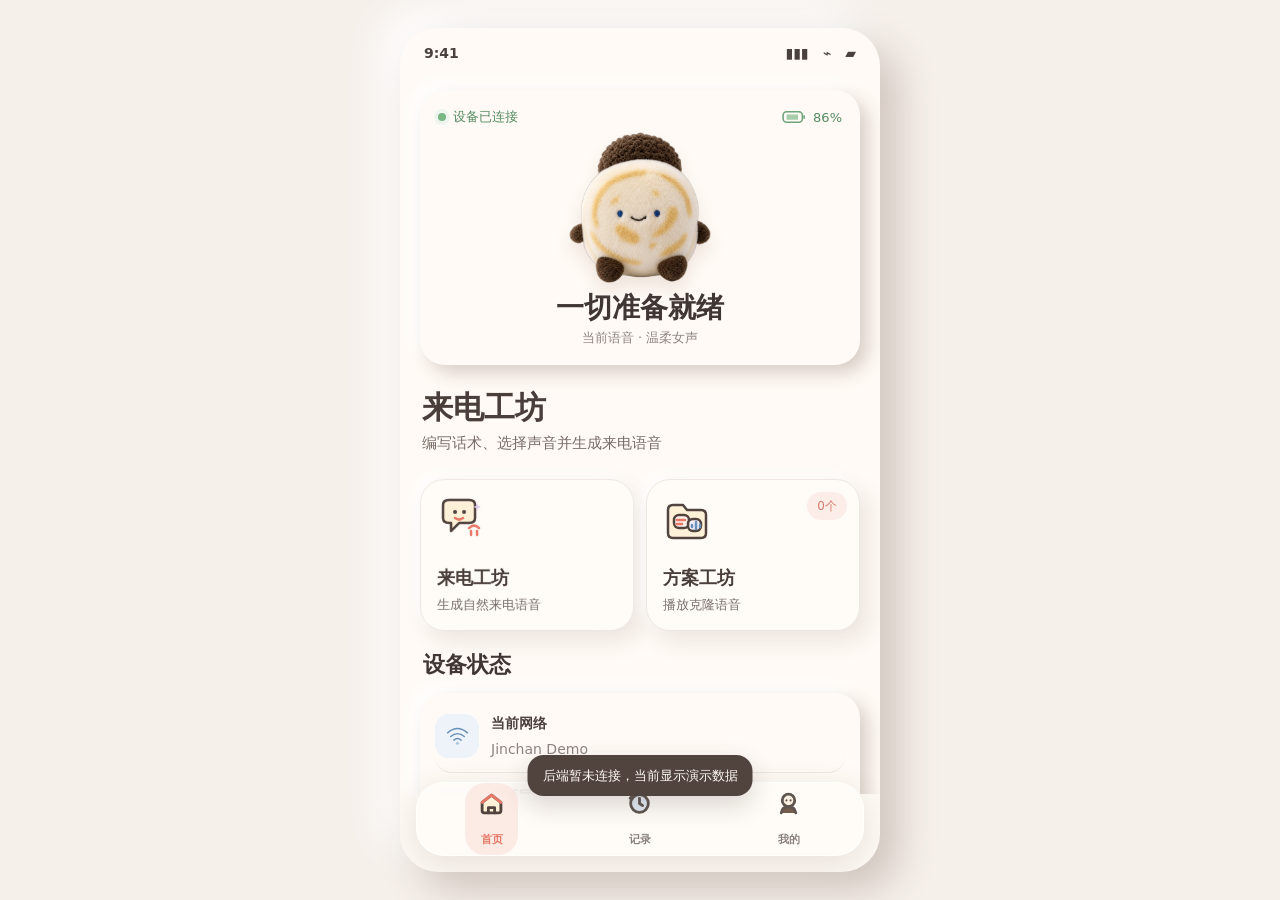
==== website/latest.html @ da8e2e14 "Initial commit: jinchan web + FastAPI backend (Render Blueprint ready)" ====
<!doctype html>
<html lang="zh-CN">
<head>
  <meta charset="utf-8">
  <meta name="viewport" content="width=device-width,initial-scale=1">
  <title>金婵最新网页</title>
  <style>html,body,iframe{width:100%;height:100%;margin:0;border:0;background:#f6f0eb}iframe{display:block}</style>
</head>
<body>
  <iframe id="prototype" src="JINCAN_Full_UI_Prototype.html" title="金婵最新网页"></iframe>
  <script>
    const frame = document.getElementById('prototype');
    let attempts = 0;
    function loadLatest() {
      const doc = frame.contentDocument;
      if (!doc || !doc.body) {
        if (attempts++ < 20) setTimeout(loadLatest, 100);
        return;
      }
      if (doc.getElementById('jinchan-backend-script')) return;
      const script = doc.createElement('script');
      script.id = 'jinchan-backend-script';
      script.src = 'backend.js?v=20260816-step-one-confirm';
      doc.body.appendChild(script);
    }
    frame.addEventListener('load', loadLatest);
    if (frame.contentDocument && frame.contentDocument.readyState === 'complete') loadLatest();
  </script>
</body>
</html>
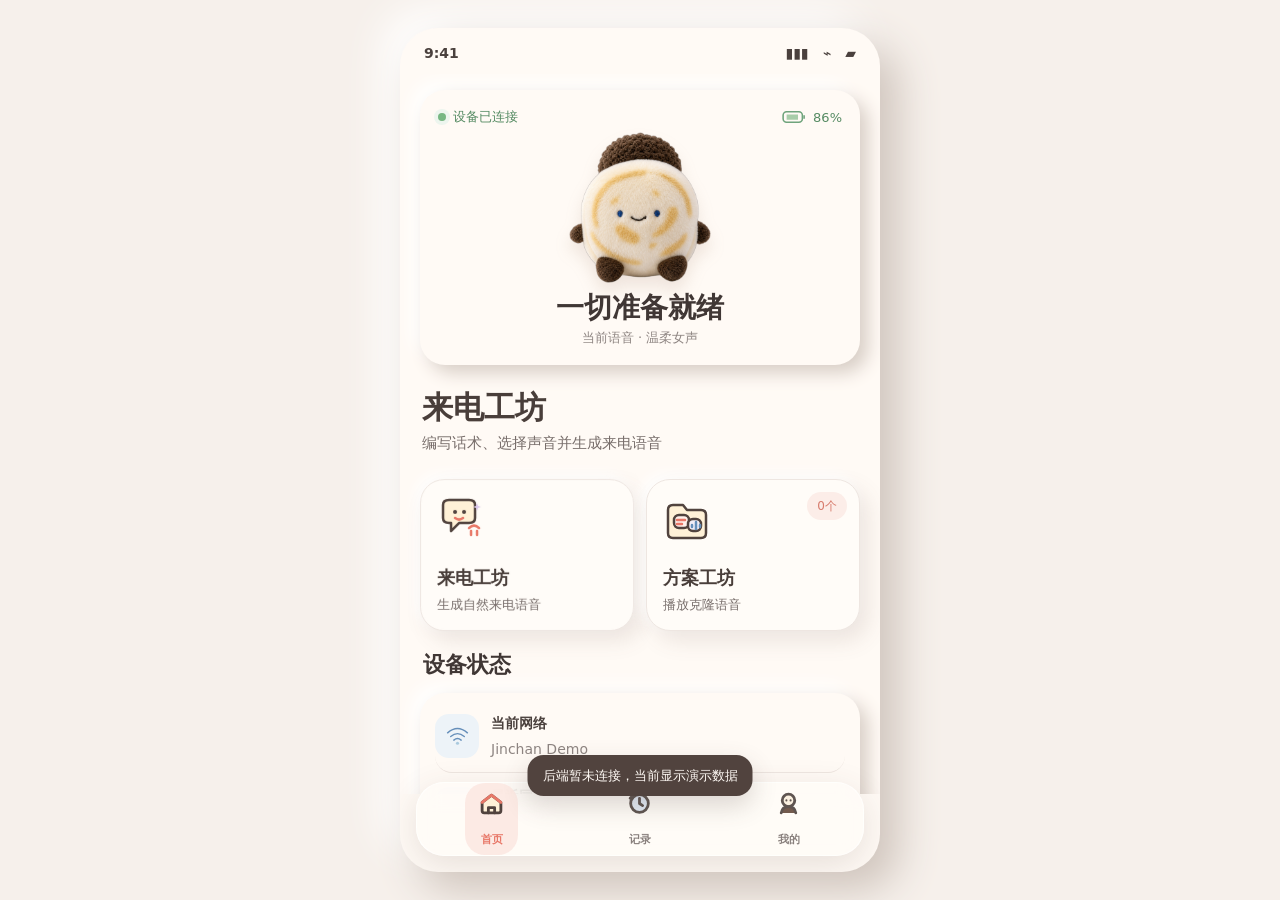
==== commit 5af6d306: "Fix AI script generation in call workshop" ====
--- a/website/latest.html
+++ b/website/latest.html
@@ -20,7 +20,7 @@
       if (doc.getElementById('jinchan-backend-script')) return;
       const script = doc.createElement('script');
       script.id = 'jinchan-backend-script';
-      script.src = 'backend.js?v=20260816-step-one-confirm';
+      script.src = 'backend.js?v=20260816-copy-click-fix';
       doc.body.appendChild(script);
     }
     frame.addEventListener('load', loadLatest);
